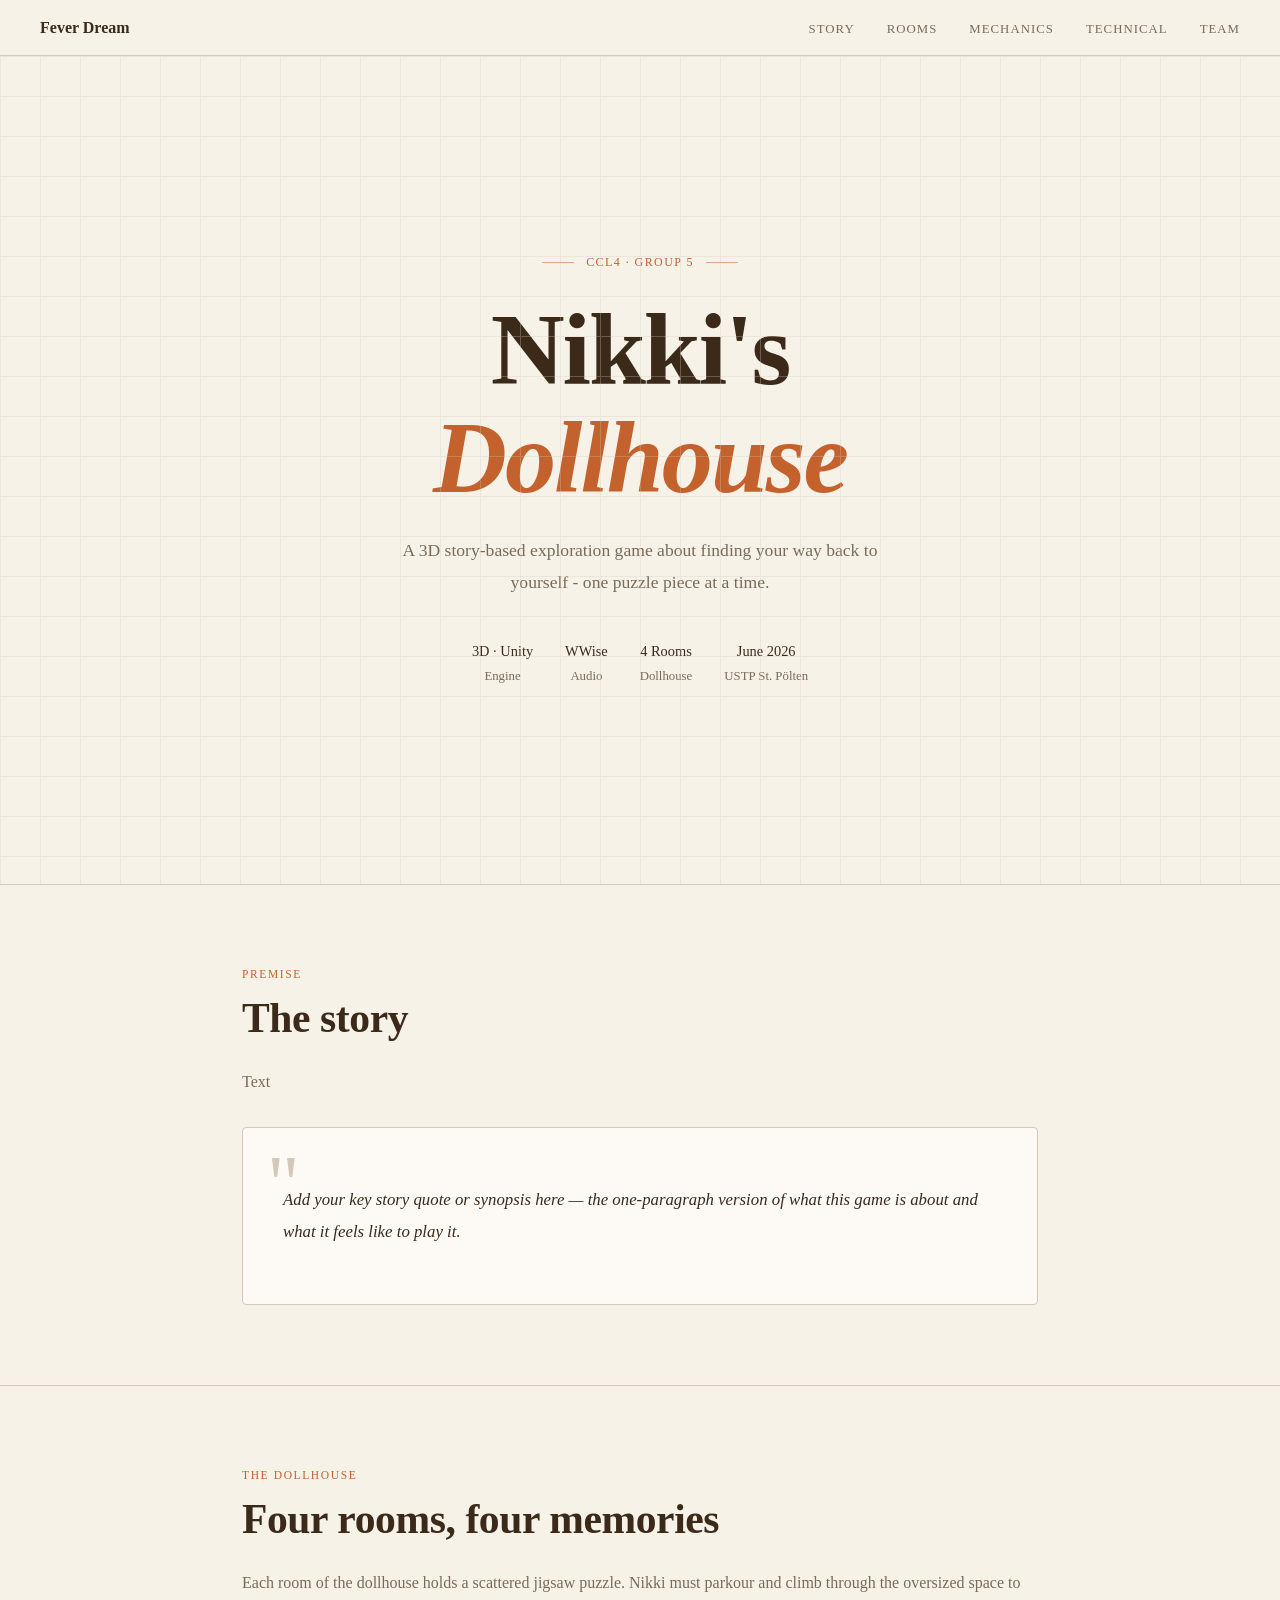
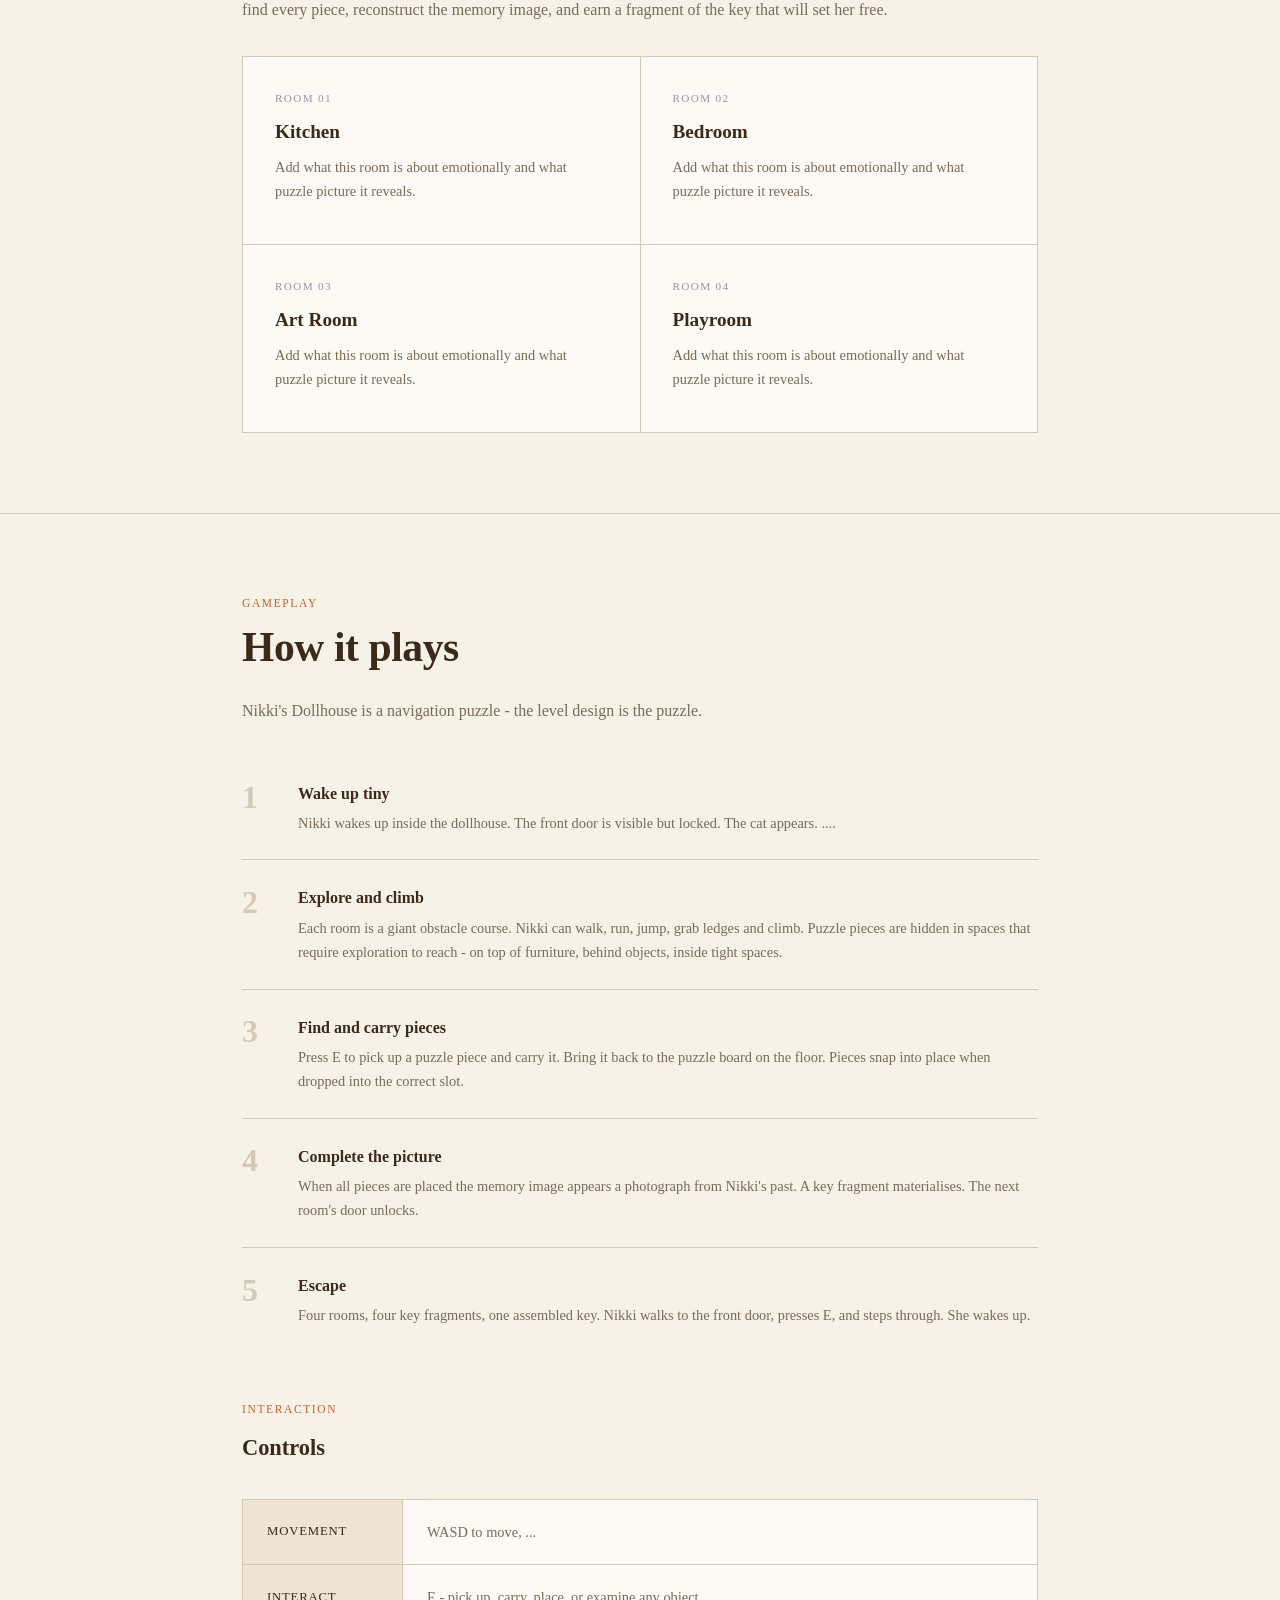
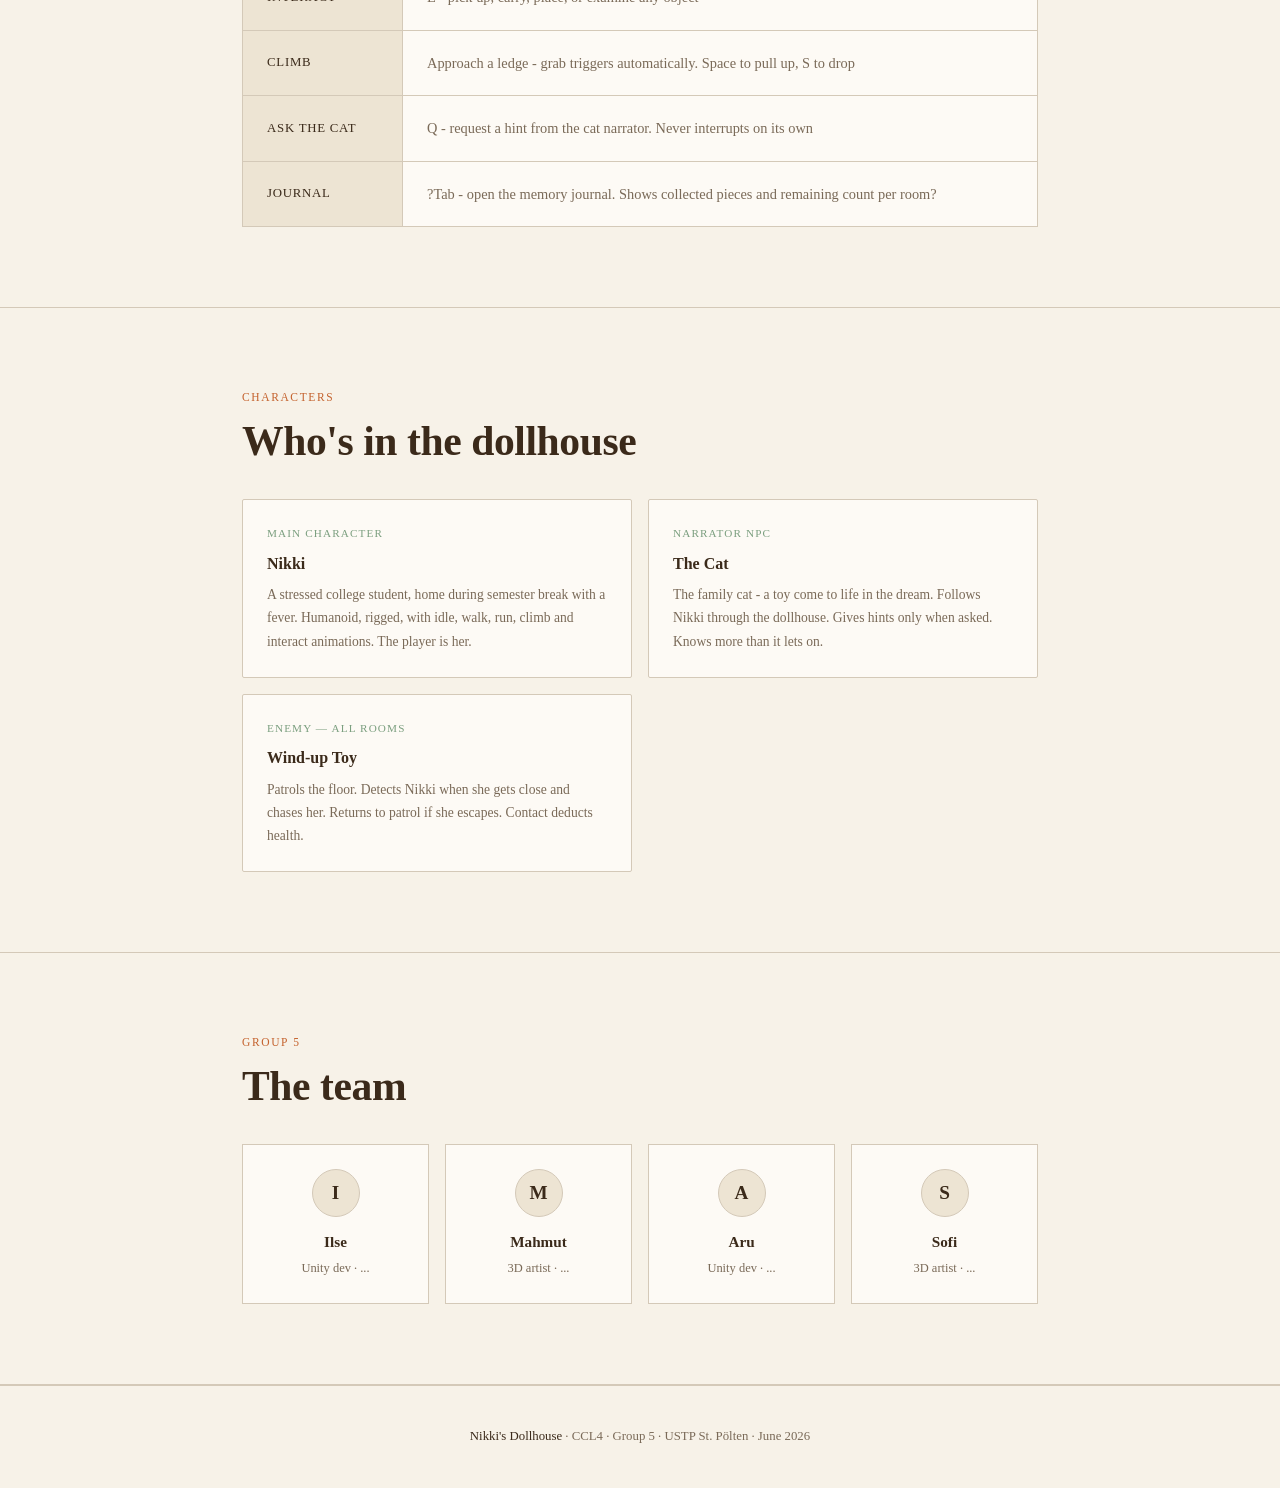
==== index.html @ 16e6a6fd "Initial Portfolio setup" ====
<!DOCTYPE html>
<html lang="en">
<head>
<meta charset="UTF-8">
<meta name="viewport" content="width=device-width, initial-scale=1.0">
<title>Fever Dream - CCL4 ePortfolio</title>
<link rel="stylesheet" href="style.css">
</head>
<body>

<nav>
  <a class="nav-logo" href="#">Fever Dream</a>
  <ul class="nav-links">
    <li><a href="#story">Story</a></li>
    <li><a href="#rooms">Rooms</a></li>
    <li><a href="#mechanics">Mechanics</a></li>
    <li><a href="#technical">Technical</a></li>
    <li><a href="#team">Team</a></li>
  </ul>
</nav>

<!-- ── HERO ── -->
<div class="hero">
  <div class="hero-tag">CCL4 · Group 5</div>
  <h1>Nikki's<br><em>Dollhouse</em></h1>
  <p class="hero-sub">A 3D story-based exploration game about finding your way back to yourself - one puzzle piece at a time.</p>
  <div class="hero-meta">
    <div class="meta-item"><strong>3D · Unity</strong>Engine</div>
    <div class="meta-item"><strong>WWise</strong>Audio</div>
    <div class="meta-item"><strong>4 Rooms</strong>Dollhouse</div>
    <div class="meta-item"><strong>June 2026</strong>USTP St. Pölten</div>
  </div>
</div>

<div class="divider"></div>

<!-- ── STORY ── -->
<section id="story">
  <div class="section-label">Premise</div>
  <h2>The story</h2>
  <p>Text</p>

  <div class="story-block">
    <p>
      Add your key story quote or synopsis here — the one-paragraph version of what this game is about and what it feels like to play it.
    </p>
  </div>
</section>

<div class="divider"></div>

<!-- ── ROOMS ── -->
<section id="rooms">
  <div class="section-label">The Dollhouse</div>
  <h2>Four rooms, four memories</h2>
  <p>Each room of the dollhouse holds a scattered jigsaw puzzle. Nikki must parkour and climb through the oversized space to find every piece, reconstruct the memory image, and earn a fragment of the key that will set her free.</p>

  <div class="rooms-grid">
    <div class="room-card">
      <div class="room-number">Room 01</div>
      <h3>Kitchen</h3>
      <p>Add what this room is about emotionally and what puzzle picture it reveals.</p>
    </div>
    <div class="room-card">
      <div class="room-number">Room 02</div>
      <h3>Bedroom</h3>
      <p>Add what this room is about emotionally and what puzzle picture it reveals.</p>
    </div>
    <div class="room-card">
      <div class="room-number">Room 03</div>
      <h3>Art Room</h3>
      <p>Add what this room is about emotionally and what puzzle picture it reveals.</p>
    </div>
    <div class="room-card">
      <div class="room-number">Room 04</div>
      <h3>Playroom</h3>
      <p>Add what this room is about emotionally and what puzzle picture it reveals.</p>
    </div>
  </div>
</section>

<div class="divider"></div>

<!-- ── GAME LOOP ── -->
<section id="mechanics">
  <div class="section-label">Gameplay</div>
  <h2>How it plays</h2>
  <p>Nikki's Dollhouse is a navigation puzzle - the level design is the puzzle.</p>

  <div class="loop-steps">
    <div class="loop-step">
      <div class="step-num">1</div>
      <div class="step-content">
        <h3>Wake up tiny</h3>
        <p>Nikki wakes up inside the dollhouse. The front door is visible but locked. The cat appears. ....</p>
      </div>
    </div>
    <div class="loop-step">
      <div class="step-num">2</div>
      <div class="step-content">
        <h3>Explore and climb</h3>
        <p>Each room is a giant obstacle course. Nikki can walk, run, jump, grab ledges and climb. Puzzle pieces are hidden in spaces that require exploration to reach - on top of furniture, behind objects, inside tight spaces.</p>
      </div>
    </div>
    <div class="loop-step">
      <div class="step-num">3</div>
      <div class="step-content">
        <h3>Find and carry pieces</h3>
        <p>Press E to pick up a puzzle piece and carry it. Bring it back to the puzzle board on the floor. Pieces snap into place when dropped into the correct slot.</p>
      </div>
    </div>
    <div class="loop-step">
      <div class="step-num">4</div>
      <div class="step-content">
        <h3>Complete the picture</h3>
        <p>When all pieces are placed the memory image appears  a photograph from Nikki's past. A key fragment materialises. The next room's door unlocks.</p>
      </div>
    </div>
    <div class="loop-step">
      <div class="step-num">5</div>
      <div class="step-content">
        <h3>Escape</h3>
        <p>Four rooms, four key fragments, one assembled key. Nikki walks to the front door, presses E, and steps through. She wakes up.</p>
      </div>
    </div>
  </div>

  <div class="controls-section">
    <div class="section-label">Interaction</div>
    <h3 class="controls-heading">Controls</h3>
    <div class="mechanics-list">
      <div class="mechanic-row">
        <div class="mechanic-label">Movement</div>
        <div class="mechanic-desc">WASD to move, ...</div>
      </div>
      <div class="mechanic-row">
        <div class="mechanic-label">Interact</div>
        <div class="mechanic-desc">E - pick up, carry, place, or examine any object</div>
      </div>
      <div class="mechanic-row">
        <div class="mechanic-label">Climb</div>
        <div class="mechanic-desc">Approach a ledge - grab triggers automatically. Space to pull up, S to drop</div>
      </div>
      <div class="mechanic-row">
        <div class="mechanic-label">Ask the cat</div>
        <div class="mechanic-desc">Q - request a hint from the cat narrator. Never interrupts on its own</div>
      </div>
      <div class="mechanic-row">
        <div class="mechanic-label">Journal</div>
        <div class="mechanic-desc">?Tab - open the memory journal. Shows collected pieces and remaining count per room?</div>
      </div>
    </div>
  </div>
</section>

<div class="divider"></div>

<!-- ── CHARACTERS ── -->
<section>
  <div class="section-label">Characters</div>
  <h2>Who's in the dollhouse</h2>

  <div class="chars-grid">
    <div class="char-card">
      <div class="char-role">Main character</div>
      <h3>Nikki</h3>
      <p>A stressed college student, home during semester break with a fever. Humanoid, rigged, with idle, walk, run, climb and interact animations. The player is her.</p>
    </div>
    <div class="char-card">
      <div class="char-role">Narrator NPC</div>
      <h3>The Cat</h3>
      <p>The family cat - a toy come to life in the dream. Follows Nikki through the dollhouse. Gives hints only when asked. Knows more than it lets on.</p>
    </div>
    <div class="char-card">
      <div class="char-role">Enemy — all rooms</div>
      <h3>Wind-up Toy</h3>
      <p>Patrols the floor. Detects Nikki when she gets close and chases her. Returns to patrol if she escapes. Contact deducts health.</p>
    </div>
  </div>
</section>

<div class="divider"></div>

<!-- ── TEAM ── -->
<section id="team">
  <div class="section-label">Group 5</div>
  <h2>The team</h2>

  <div class="team-grid">
    <div class="team-card">
      <div class="team-initial">I</div>
      <h3>Ilse</h3>
      <p>Unity dev · ...</p>
    </div>
    <div class="team-card">
      <div class="team-initial">M</div>
      <h3>Mahmut</h3>
      <p>3D artist · ...</p>
    </div>
    <div class="team-card">
      <div class="team-initial">A</div>
      <h3>Aru</h3>
      <p>Unity dev · ...</p>
    </div>
    <div class="team-card">
      <div class="team-initial">S</div>
      <h3>Sofi</h3>
      <p>3D artist · ...</p>
    </div>
  </div>
</section>

<div class="divider"></div>

<footer>
  <strong>Nikki's Dollhouse</strong> · CCL4 · Group 5 · USTP St. Pölten · June 2026
</footer>

</body>
</html>
---- style.css ----
*, *::before, *::after { box-sizing: border-box; margin: 0; padding: 0; }

:root {
  --cream:  #F7F2E8;
  --warm:   #EDE4D3;
  --brown:  #3B2A1A;
  --rust:   #C4622D;
  --sage:   #7A9E7E;
  --dusty:  #9B8FA0;
  --text:   #2E1F10;
  --muted:  #7A6A58;
  --border: #D4C9B8;
  --white:  #FDFAF5;
}

html { scroll-behavior: smooth; }

body {
  font-family: Georgia, serif;
  background: var(--cream);
  color: var(--text);
  font-size: 16px;
  line-height: 1.7;
}

/* ── NAV ── */
nav {
  position: sticky;
  top: 0;
  z-index: 100;
  background: var(--cream);
  border-bottom: 1px solid var(--border);
  display: flex;
  align-items: center;
  justify-content: space-between;
  padding: 0 2.5rem;
  height: 56px;
}

.nav-logo {
  font-family: Georgia, serif;
  font-size: 1rem;
  font-weight: 600;
  color: var(--brown);
  text-decoration: none;
}

.nav-links {
  display: flex;
  gap: 2rem;
  list-style: none;
}

.nav-links a {
  font-size: 0.8rem;
  font-weight: 500;
  letter-spacing: 0.08em;
  text-transform: uppercase;
  color: var(--muted);
  text-decoration: none;
  transition: color 0.2s;
}

.nav-links a:hover { color: var(--rust); }

/* ── HERO ── */
.hero {
  min-height: 92vh;
  display: flex;
  flex-direction: column;
  align-items: center;
  justify-content: center;
  text-align: center;
  padding: 4rem 2rem;
  position: relative;
  overflow: hidden;
}

.hero::before {
  content: '';
  position: absolute;
  inset: 0;
  background-image:
    linear-gradient(var(--border) 1px, transparent 1px),
    linear-gradient(90deg, var(--border) 1px, transparent 1px);
  background-size: 40px 40px;
  opacity: 0.3;
  pointer-events: none;
}

.hero-tag {
  font-size: 0.75rem;
  font-weight: 500;
  letter-spacing: 0.12em;
  text-transform: uppercase;
  color: var(--rust);
  margin-bottom: 1.5rem;
  display: flex;
  align-items: center;
  gap: 0.75rem;
}

.hero-tag::before,
.hero-tag::after {
  content: '';
  display: block;
  width: 32px;
  height: 1px;
  background: var(--rust);
  opacity: 0.5;
}

.hero h1 {
  font-family: 'Lora', serif;
  font-size: clamp(3rem, 8vw, 6.5rem);
  font-weight: 600;
  line-height: 1.05;
  color: var(--brown);
  margin-bottom: 1.5rem;
  letter-spacing: -0.02em;
}

.hero h1 em {
  font-style: italic;
  color: var(--rust);
}

.hero-sub {
  font-size: 1.1rem;
  color: var(--muted);
  max-width: 520px;
  margin: 0 auto 2.5rem;
  font-weight: 300;
  line-height: 1.8;
}

.hero-meta {
  display: flex;
  gap: 2rem;
  justify-content: center;
  flex-wrap: wrap;
}

.meta-item {
  font-size: 0.8rem;
  color: var(--muted);
  display: flex;
  flex-direction: column;
  align-items: center;
  gap: 0.2rem;
}

.meta-item strong {
  font-size: 0.9rem;
  font-weight: 500;
  color: var(--brown);
}

/* ── SECTIONS ── */
section {
  max-width: 860px;
  margin: 0 auto;
  padding: 5rem 2rem;
}

.section-label {
  font-size: 0.72rem;
  font-weight: 500;
  letter-spacing: 0.14em;
  text-transform: uppercase;
  color: var(--rust);
  margin-bottom: 0.6rem;
}

h2 {
  font-family: Georgia, serif;
  font-size: clamp(1.8rem, 4vw, 2.6rem);
  font-weight: 600;
  color: var(--brown);
  line-height: 1.2;
  margin-bottom: 1.5rem;
  letter-spacing: -0.01em;
}

h3 {
  font-family: Georgia, serif;
  font-size: 1.2rem;
  font-weight: 600;
  color: var(--brown);
  margin-bottom: 0.5rem;
}

p {
  color: var(--muted);
  margin-bottom: 1rem;
  font-weight: 300;
}

.divider {
  width: 100%;
  height: 1px;
  background: var(--border);
  margin: 0;
}

/* ── STORY ── */
.story-block {
  background: var(--white);
  border: 1px solid var(--border);
  border-radius: 4px;
  padding: 2.5rem;
  margin-top: 2rem;
  position: relative;
}

.story-block::before {
  content: '"';
  position: absolute;
  top: 1rem;
  left: 1.5rem;
  font-family: Georgia, serif;
  font-size: 5rem;
  color: var(--border);
  line-height: 1;
}

.story-block p {
  font-family: Georgia, serif;
  font-style: italic;
  font-size: 1.05rem;
  line-height: 1.9;
  color: var(--brown);
  padding-top: 1rem;
}

/* ── ROOMS GRID ── */
.rooms-grid {
  display: grid;
  grid-template-columns: repeat(2, 1fr);
  gap: 1px;
  background: var(--border);
  border: 1px solid var(--border);
  margin-top: 2rem;
}

.room-card {
  background: var(--white);
  padding: 2rem;
  transition: background 0.2s;
}

.room-card:hover { background: var(--warm); }

.room-number {
  font-size: 0.7rem;
  font-weight: 500;
  letter-spacing: 0.12em;
  text-transform: uppercase;
  color: var(--dusty);
  margin-bottom: 0.5rem;
}

.room-card h3 { margin-bottom: 0.4rem; }
.room-card p { font-size: 0.9rem; margin-bottom: 0.5rem; }

.room-owner {
  font-size: 0.75rem;
  color: var(--rust);
  font-weight: 500;
}

/* ── MECHANICS ── */
.mechanics-list {
  margin-top: 2rem;
  display: flex;
  flex-direction: column;
  gap: 0;
  border: 1px solid var(--border);
}

.mechanic-row {
  display: grid;
  grid-template-columns: 160px 1fr;
  border-bottom: 1px solid var(--border);
  background: var(--white);
}

.mechanic-row:last-child { border-bottom: none; }

.mechanic-label {
  padding: 1.25rem 1.5rem;
  background: var(--warm);
  font-size: 0.8rem;
  font-weight: 500;
  letter-spacing: 0.06em;
  text-transform: uppercase;
  color: var(--brown);
  display: flex;
  align-items: center;
  border-right: 1px solid var(--border);
}

.mechanic-desc {
  padding: 1.25rem 1.5rem;
  font-size: 0.9rem;
  color: var(--muted);
  font-weight: 300;
  display: flex;
  align-items: center;
}

/* ── GAME LOOP ── */
.loop-steps {
  margin-top: 2rem;
  display: flex;
  flex-direction: column;
  gap: 0;
}

.loop-step {
  display: flex;
  gap: 1.5rem;
  align-items: flex-start;
  padding: 1.5rem 0;
  border-bottom: 1px solid var(--border);
}

.loop-step:last-child { border-bottom: none; }

.step-num {
  font-family: 'Lora', serif;
  font-size: 2rem;
  font-weight: 600;
  color: var(--border);
  line-height: 1;
  min-width: 2rem;
  padding-top: 0.1rem;
}

.step-content h3 { font-size: 1rem; margin-bottom: 0.25rem; }
.step-content p  { font-size: 0.9rem; margin-bottom: 0; }

/* ── CHARACTERS ── */
.chars-grid {
  display: grid;
  grid-template-columns: repeat(2, 1fr);
  gap: 1rem;
  margin-top: 2rem;
}

.char-card {
  border: 1px solid var(--border);
  background: var(--white);
  padding: 1.5rem;
  border-radius: 2px;
}

.char-role {
  font-size: 0.7rem;
  font-weight: 500;
  letter-spacing: 0.1em;
  text-transform: uppercase;
  color: var(--sage);
  margin-bottom: 0.4rem;
}

.char-card h3 { font-size: 1rem; margin-bottom: 0.4rem; }
.char-card p  { font-size: 0.85rem; margin-bottom: 0; }

/* ── TECH ── */
.tech-grid {
  display: grid;
  grid-template-columns: repeat(3, 1fr);
  gap: 1px;
  background: var(--border);
  border: 1px solid var(--border);
  margin-top: 2rem;
}

.tech-card {
  background: var(--white);
  padding: 1.5rem;
}

.tech-card h3 { font-size: 0.9rem; margin-bottom: 0.5rem; }
.tech-card p  { font-size: 0.82rem; margin-bottom: 0; }

/* ── TEAM ── */
.team-grid {
  display: grid;
  grid-template-columns: repeat(4, 1fr);
  gap: 1rem;
  margin-top: 2rem;
}

.team-card {
  text-align: center;
  padding: 1.5rem 1rem;
  border: 1px solid var(--border);
  background: var(--white);
}

.team-initial {
  width: 48px;
  height: 48px;
  border-radius: 50%;
  background: var(--warm);
  border: 1px solid var(--border);
  display: flex;
  align-items: center;
  justify-content: center;
  font-family: Georgia, serif;
  font-size: 1.2rem;
  font-weight: 600;
  color: var(--brown);
  margin: 0 auto 0.75rem;
}

.team-card h3 { font-size: 0.95rem; margin-bottom: 0.2rem; }
.team-card p  { font-size: 0.78rem; margin-bottom: 0; }

/* ── FOOTER ── */
footer {
  border-top: 1px solid var(--border);
  padding: 2.5rem;
  text-align: center;
  font-size: 0.8rem;
  color: var(--muted);
}

footer strong { color: var(--brown); font-weight: 500; }

/* ── CONTROLS SUBSECTION ── */
.controls-section { margin-top: 3rem; }

.controls-heading {
  font-family: Georgia, serif;
  font-size: 1.4rem;
  margin-bottom: 1rem;
}

/* ── RESPONSIVE ── */
@media (max-width: 640px) {
  nav { padding: 0 1.25rem; }
  .nav-links { gap: 1rem; }
  .rooms-grid { grid-template-columns: 1fr; }
  .chars-grid { grid-template-columns: 1fr; }
  .tech-grid  { grid-template-columns: 1fr; }
  .team-grid  { grid-template-columns: repeat(2, 1fr); }
  .mechanic-row { grid-template-columns: 1fr; }
  .mechanic-label { border-right: none; border-bottom: 1px solid var(--border); }
}

@media (prefers-reduced-motion: reduce) {
  * { transition: none !important; }
}
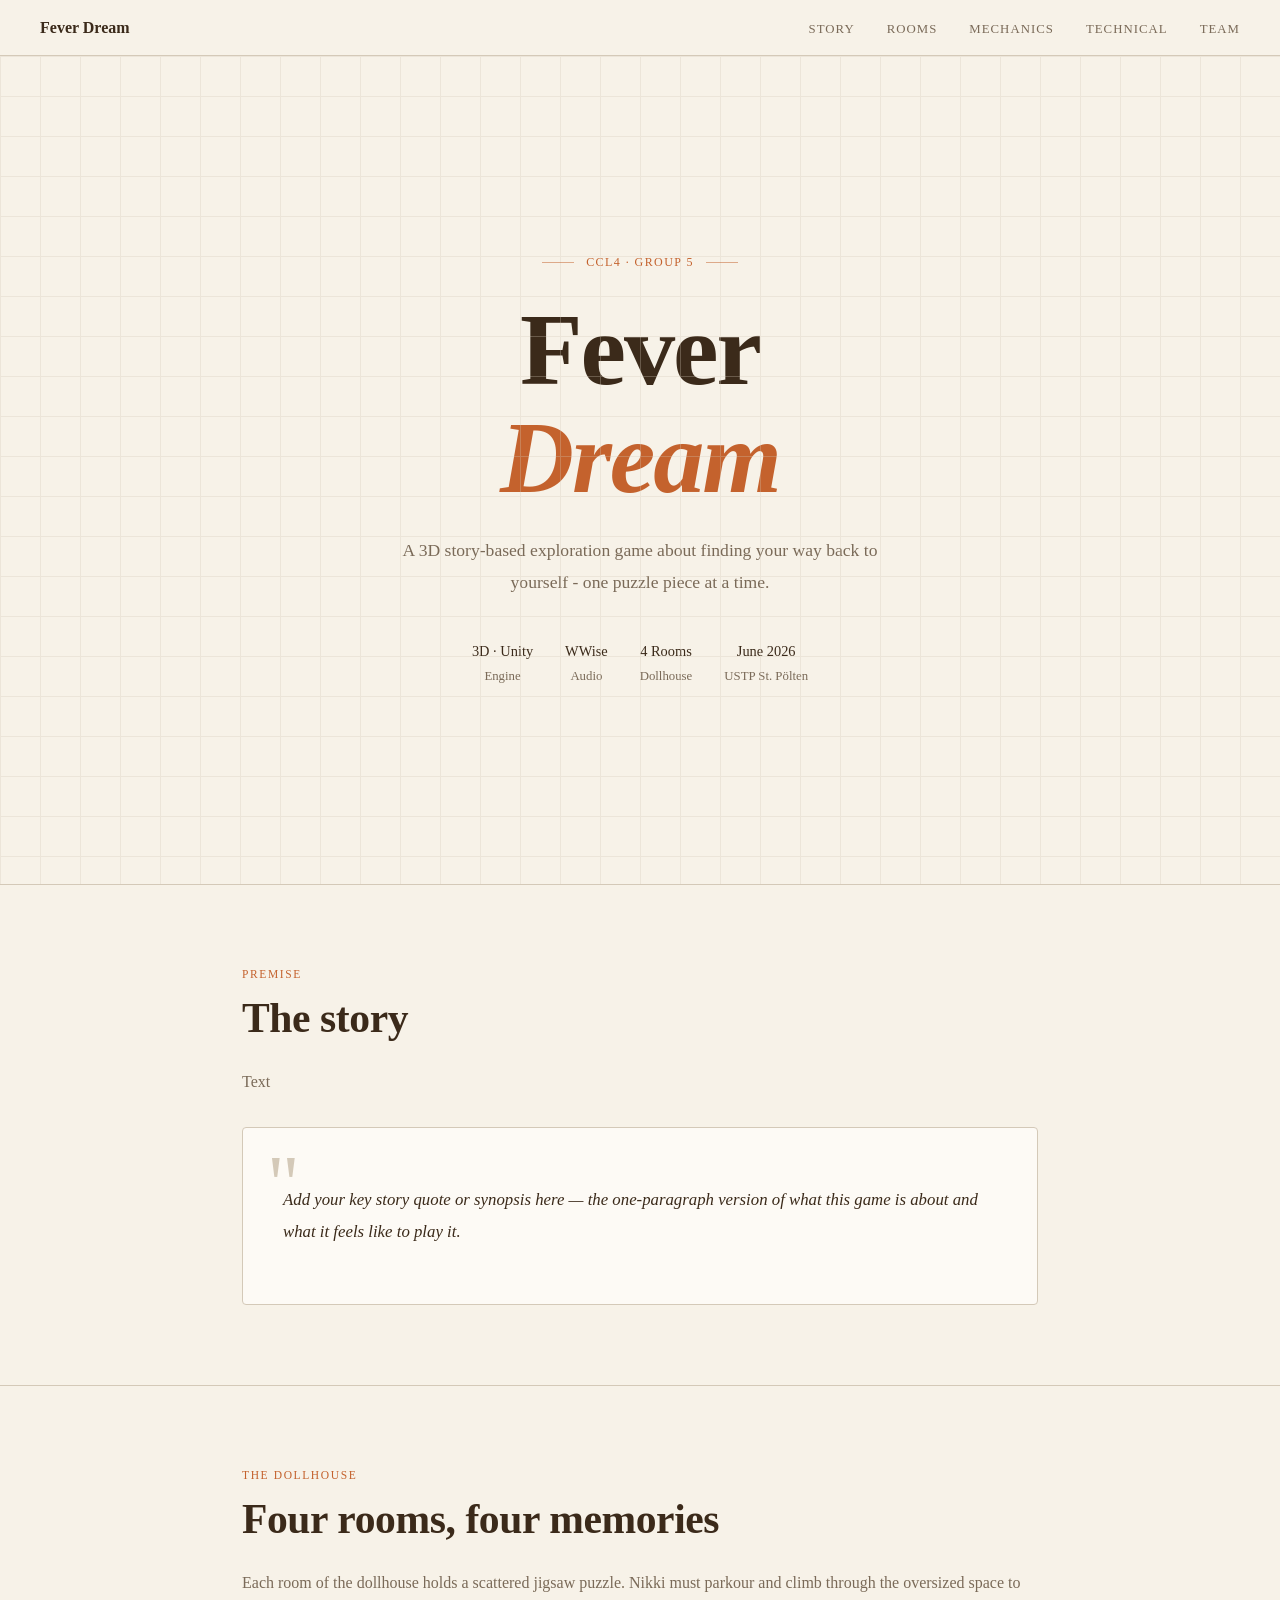
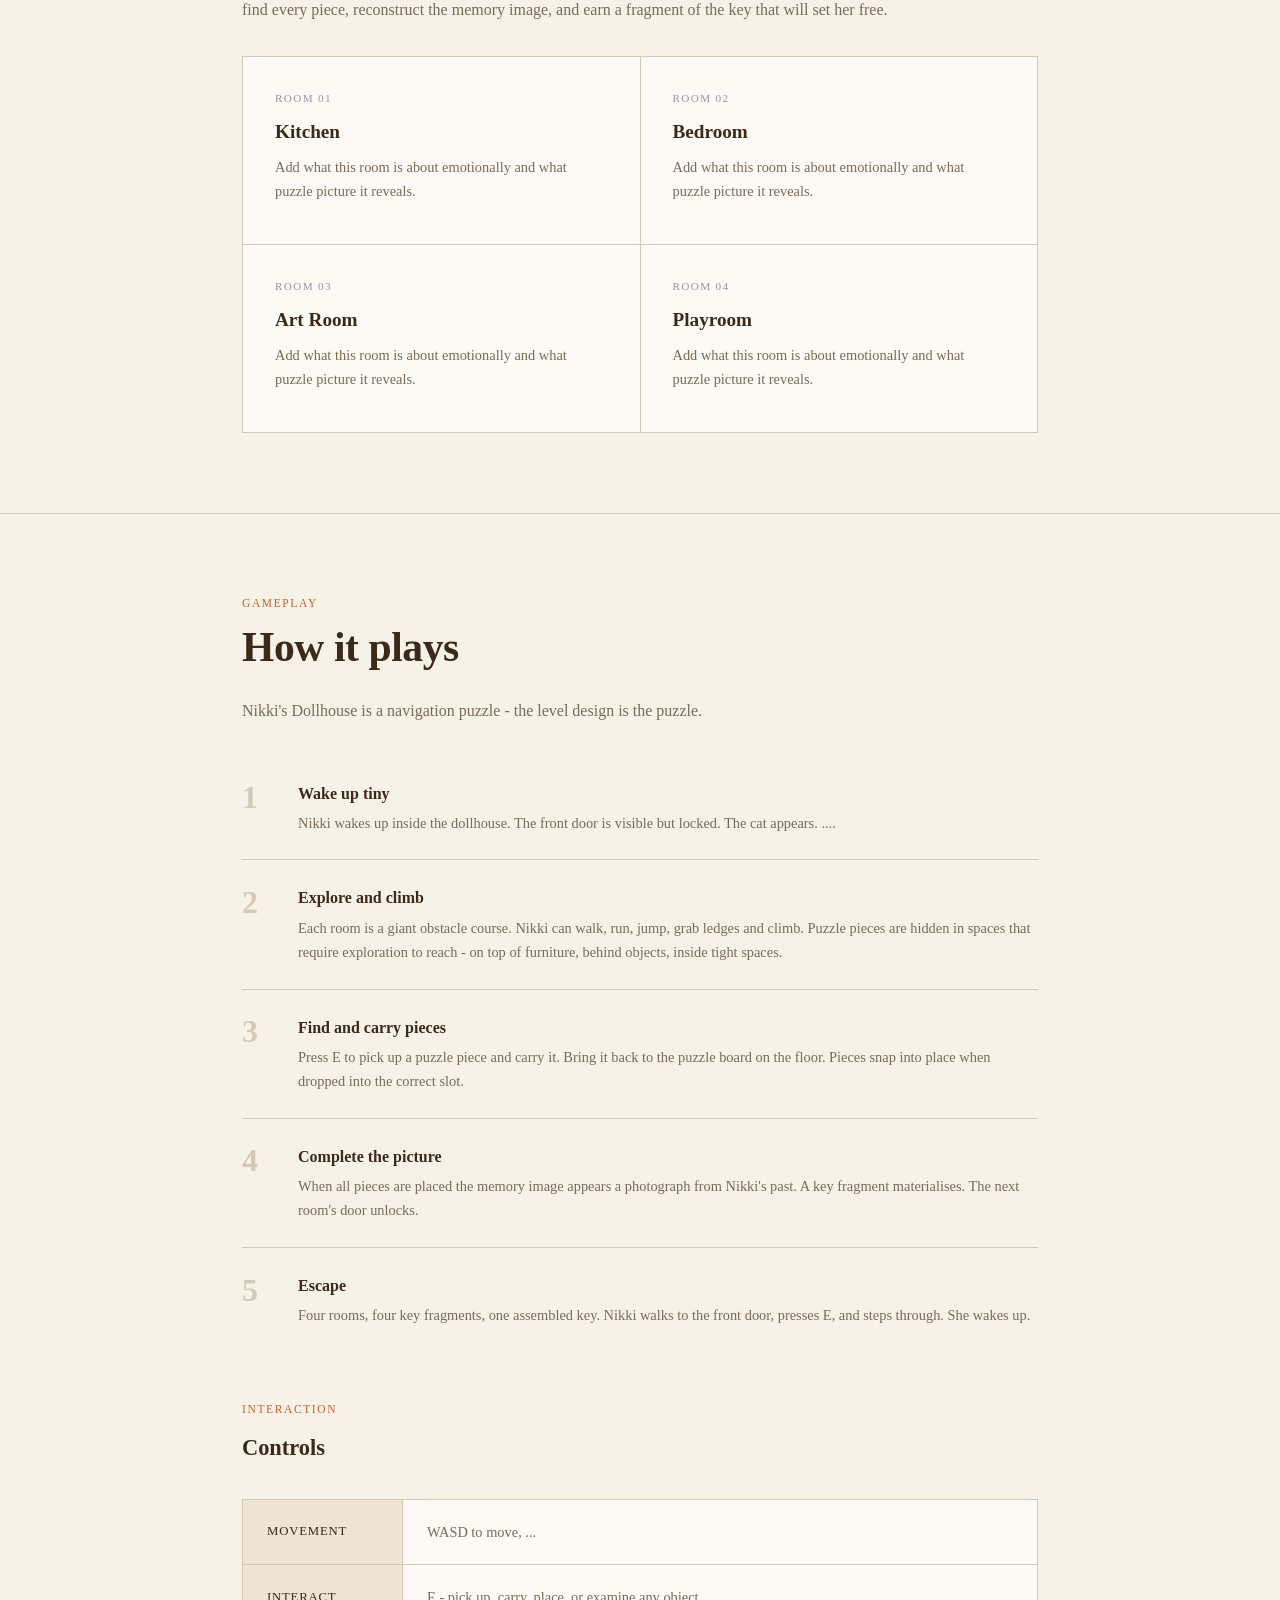
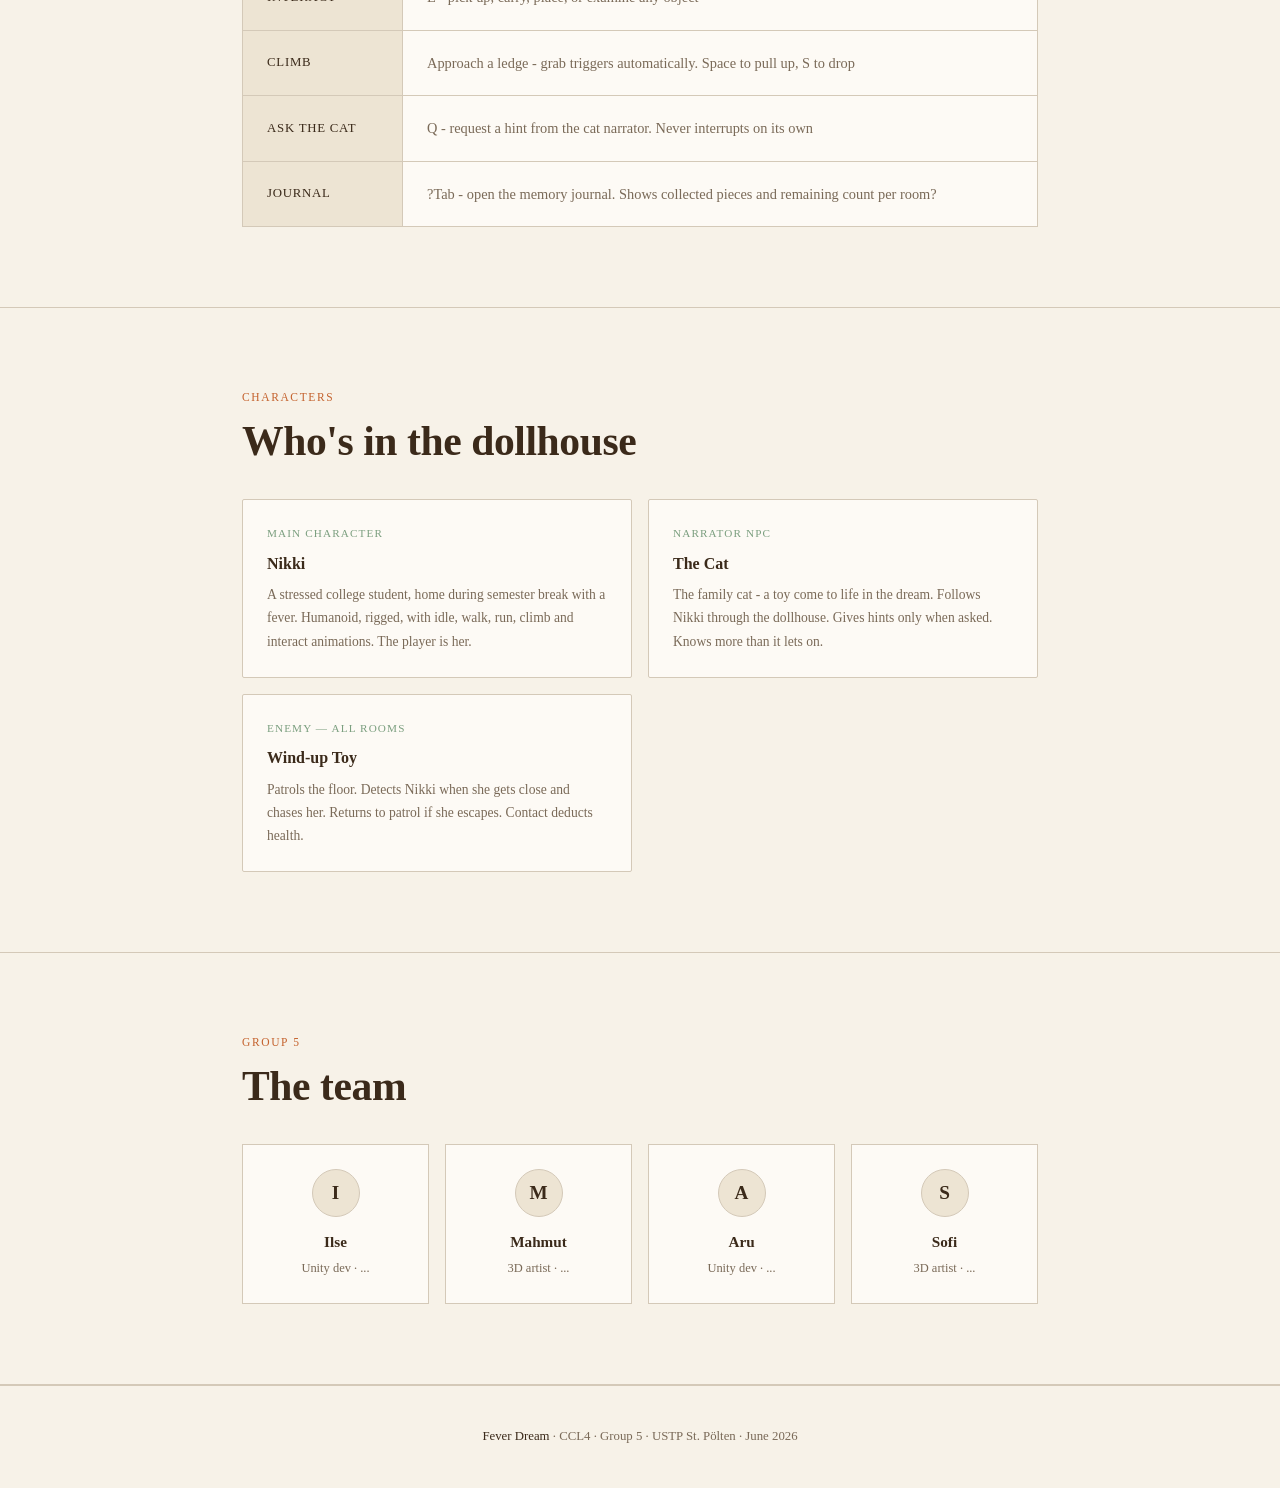
==== commit ca8452b5: "fixed name" ====
--- a/index.html
+++ b/index.html
@@ -22,7 +22,7 @@
 <!-- ── HERO ── -->
 <div class="hero">
   <div class="hero-tag">CCL4 · Group 5</div>
-  <h1>Nikki's<br><em>Dollhouse</em></h1>
+  <h1>Fever<br><em>Dream</em></h1>
   <p class="hero-sub">A 3D story-based exploration game about finding your way back to yourself - one puzzle piece at a time.</p>
   <div class="hero-meta">
     <div class="meta-item"><strong>3D · Unity</strong>Engine</div>
@@ -213,7 +213,7 @@
 <div class="divider"></div>
 
 <footer>
-  <strong>Nikki's Dollhouse</strong> · CCL4 · Group 5 · USTP St. Pölten · June 2026
+  <strong>Fever Dream</strong> · CCL4 · Group 5 · USTP St. Pölten · June 2026
 </footer>
 
 </body>
